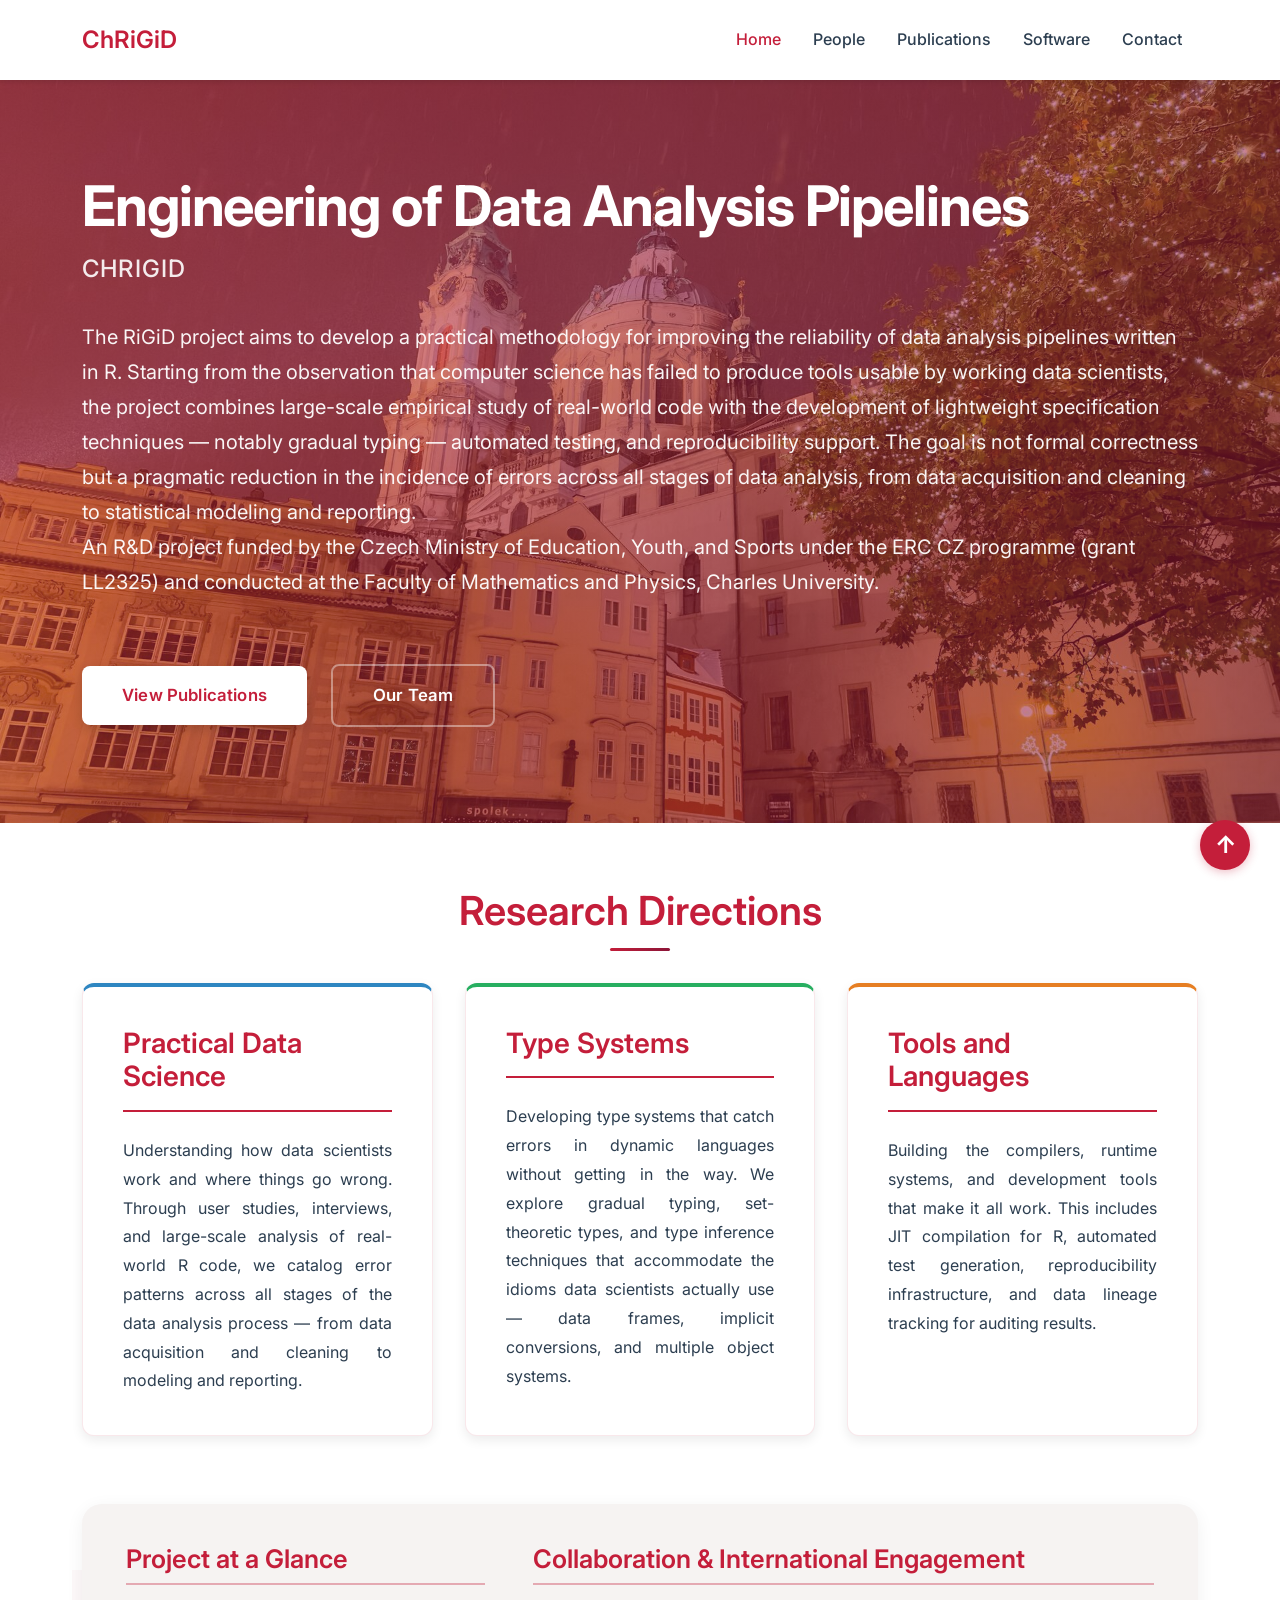
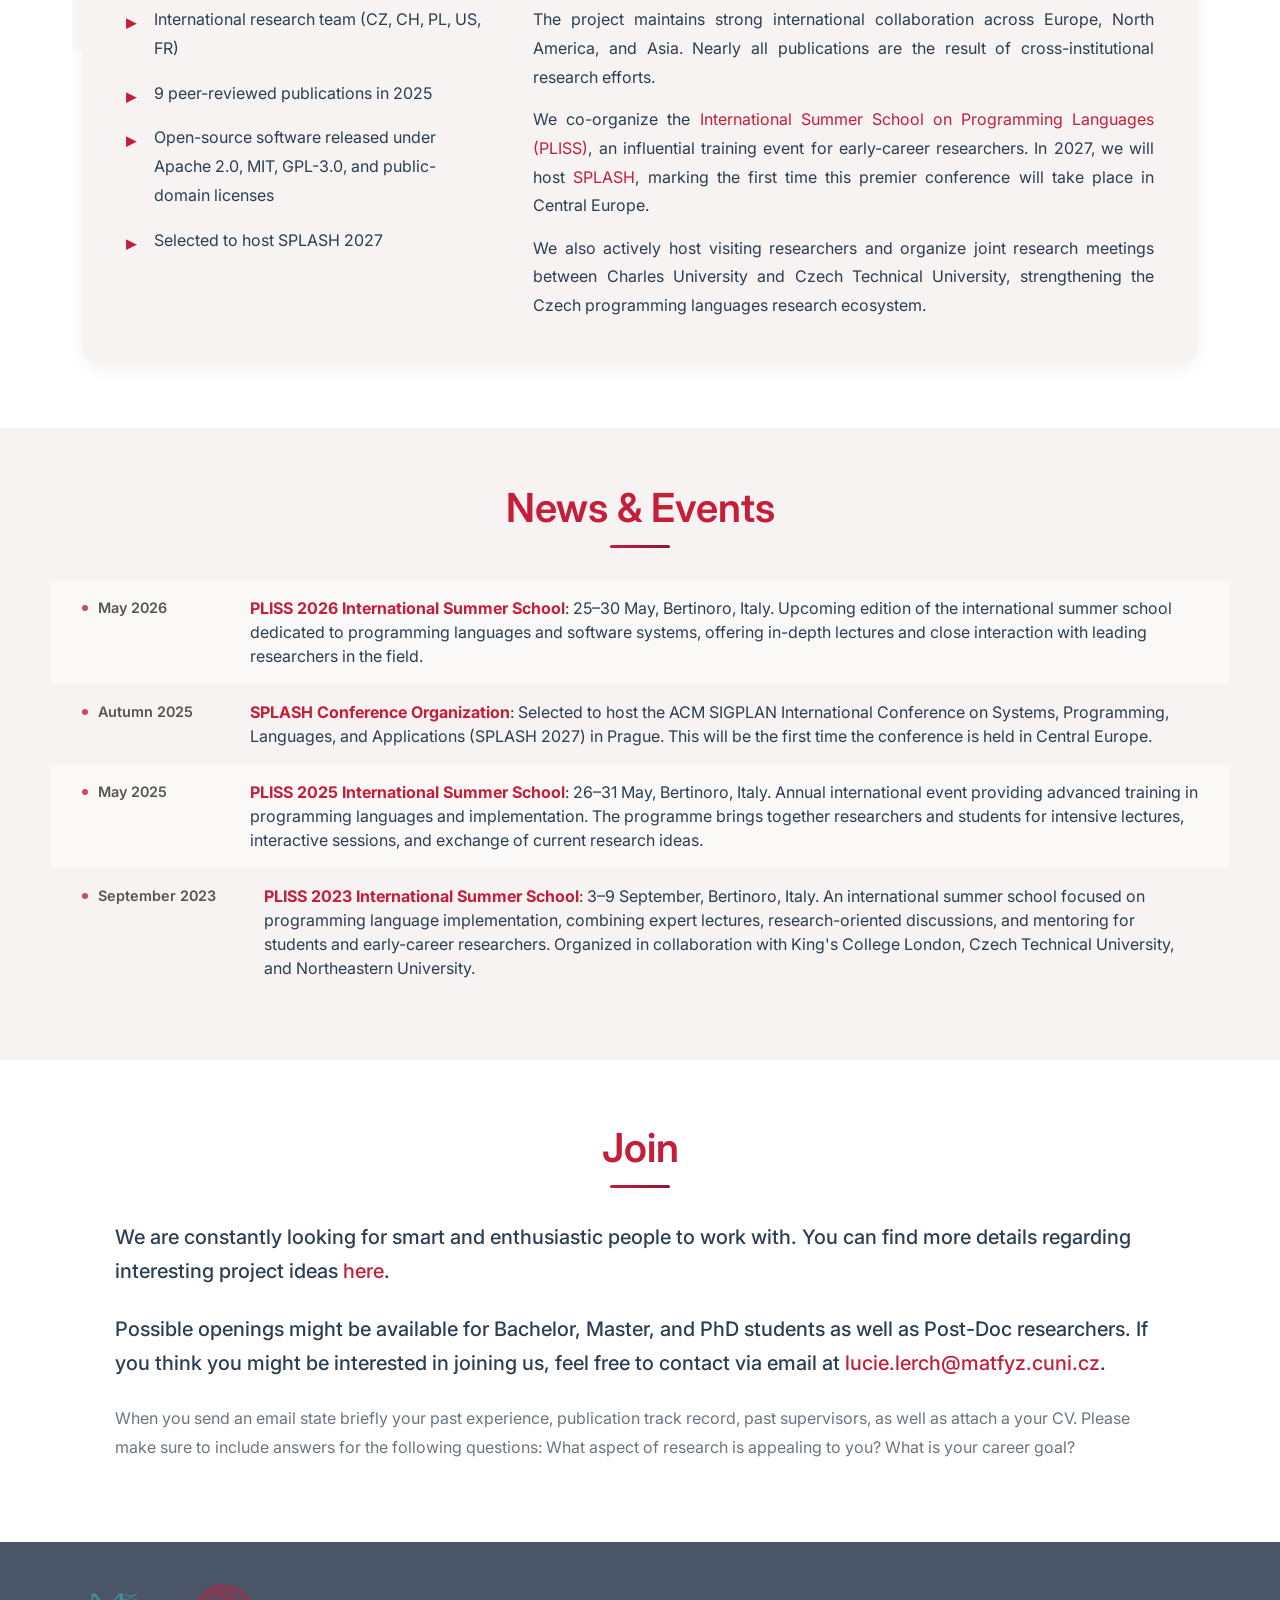
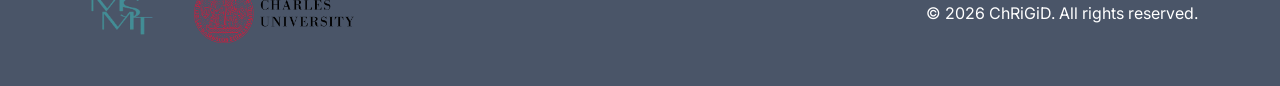
==== index.html @ a3c722c2 "Loading data" ====
<!DOCTYPE html>
<html lang="en">
<head>
    <meta charset="utf-8">
    <meta name="viewport" content="width=device-width, initial-scale=1">
    <title>Engineering of Data Analysis Pipelines</title>
    
    <link href="https://fonts.googleapis.com/css2?family=Inter:wght@300;400;500;600&display=swap" rel="stylesheet">
    <link href="https://cdnjs.cloudflare.com/ajax/libs/bootstrap/5.3.0/css/bootstrap.min.css" rel="stylesheet">
    <link href="styles.css" rel="stylesheet">
</head>

<body>
    <nav class="navbar navbar-expand-lg navbar-light fixed-top">
        <div class="container">
            <a class="navbar-brand" href="index.html">
                <span style="font-weight: 600; color: var(--primary-red); font-size: 1.5rem;">ChRiGiD</span>
            </a>
            
            <button class="navbar-toggler" type="button" data-bs-toggle="collapse" data-bs-target="#navbarNav">
                <span class="navbar-toggler-icon"></span>
            </button>
            
            <div class="collapse navbar-collapse" id="navbarNav">
                <ul class="navbar-nav ms-auto">
                    <li class="nav-item">
                        <a class="nav-link active" href="index.html">Home</a>
                    </li>
                    <li class="nav-item">
                        <a class="nav-link" href="people.html">People</a>
                    </li>
                    <li class="nav-item">
                        <a class="nav-link" href="publications.html">Publications</a>
                    </li>
                    <li class="nav-item">
                        <a class="nav-link" href="software.html">Software</a>
                    </li>
                    <li class="nav-item">
                        <a class="nav-link" href="contact.html">Contact</a>
                    </li>
                </ul>
            </div>
        </div>
    </nav>

    <!-- Hero Section -->
    <section class="hero">
        <div class="container">
            <div class="hero-content">
                <div class="hero-text-wrapper">
                    <h1>Engineering of Data Analysis Pipelines</h1>
                    <p class="hero-subtitle">ChRiGiD</p>
                    <p class="lead">The RiGiD project aims to develop a practical methodology for improving the reliability of data analysis pipelines written in R. Starting from the observation that computer science has failed to produce tools usable by working data scientists, the project combines large-scale empirical study of real-world code with the development of lightweight specification techniques — notably gradual typing — automated testing, and reproducibility support. The goal is not formal correctness but a pragmatic reduction in the incidence of errors across all stages of data analysis, from data acquisition and cleaning to statistical modeling and reporting.</p>
                    <p class="lead">An R&D project funded by the Czech Ministry of Education, Youth, and Sports under the ERC CZ programme (grant LL2325) and conducted at the Faculty of Mathematics and Physics, Charles University.</p>
                </div>
                <div class="hero-actions">
                    <a href="publications.html#publications" class="btn-hero btn-primary">View Publications</a>
                    <a href="people.html" class="btn-hero btn-secondary">Our Team</a>
                </div>
            </div>
        </div>
    </section>

    <!-- Research Directions Section -->
    <section class="content-section research-section">
        <div class="container">
            <h2 class="section-header">Research Directions</h2>
            <div class="highlights-grid">
                <div class="highlight-card data-science">
                    <h3>Practical Data Science</h3>
                    <p>Understanding how data scientists work and where things go wrong. Through user studies, interviews, and large-scale analysis of real-world R code, we catalog error patterns across all stages of the data analysis process — from data acquisition and cleaning to modeling and reporting.</p>
                </div>
                <div class="highlight-card type-systems">
                    <h3>Type Systems</h3>
                    <p>Developing type systems that catch errors in dynamic languages without getting in the way. We explore gradual typing, set-theoretic types, and type inference techniques that accommodate the idioms data scientists actually use — data frames, implicit conversions, and multiple object systems.</p>
                </div>
                <div class="highlight-card tools-languages">
                    <h3>Tools and Languages</h3>
                    <p>Building the compilers, runtime systems, and development tools that make it all work. This includes JIT compilation for R, automated test generation, reproducibility infrastructure, and data lineage tracking for auditing results.</p>
                </div>
            </div>
        </div>
    </section>

    <section class="about-section">
        <div class="container">
            <div class="about-summary">
                <div class="about-summary-metrics">
                    <h3>Project at a Glance</h3>
                    <ul class="highlight-list">
                        <li>International research team (CZ, CH, PL, US, FR)</li>
                        <li>9 peer-reviewed publications in 2025</li>
                        <li>Open-source software released under Apache 2.0, MIT, GPL-3.0, and public-domain licenses</li>
                        <li>Selected to host SPLASH 2027</li>
                    </ul>
                </div>

                <div class="about-summary-text">
                    <h3>Collaboration & International Engagement</h3>
                    <p>The project maintains strong international collaboration across Europe, North America, and Asia. Nearly all publications are the result of cross-institutional research efforts.</p>
                    <p>We co-organize the <a href="https://pliss.org" target="_blank">International Summer School on Programming Languages (PLISS)</a>, an influential training event for early-career researchers. In 2027, we will host <a href="https://splashcon.org" target="_blank">SPLASH</a>, marking the first time this premier conference will take place in Central Europe.</p>
                    <p>We also actively host visiting researchers and organize joint research meetings between Charles University and Czech Technical University, strengthening the Czech programming languages research ecosystem.</p>
                </div>
            </div>
        </div>

        <div class="r-pattern">
            <div class="pattern-element">R</div>
            <div class="pattern-element">+</div>
            <div class="pattern-element">%>%</div>
            <div class="pattern-element">R</div>
        </div>
    </section>

    <!-- News Section -->
    <section class="content-section bg-light-beige news-section">
        <div class="container">
            <h2 class="section-header">News & Events</h2>
            
            <div class="news-row-simple">
                <div class="news-date-simple">May 2026</div>
                <div class="news-text-simple"><strong><a href="https://pliss.org/2026/" target="_blank">PLISS 2026 International Summer School</a></strong>: 25–30 May, Bertinoro, Italy. Upcoming edition of the international summer school dedicated to programming languages and software systems, offering in-depth lectures and close interaction with leading researchers in the field.</div>
            </div>

            <div class="news-row-simple">
                <div class="news-date-simple">Autumn 2025</div>
                <div class="news-text-simple"><strong><a href="https://splashcon.org/" target="_blank">SPLASH Conference Organization</a></strong>: Selected to host the ACM SIGPLAN International Conference on Systems, Programming, Languages, and Applications (SPLASH 2027) in Prague. This will be the first time the conference is held in Central Europe.</div>
            </div>

            <div class="news-row-simple">
                <div class="news-date-simple">May 2025</div>
                <div class="news-text-simple"><strong><a href="https://pliss.org/2025/" target="_blank">PLISS 2025 International Summer School</a></strong>: 26–31 May, Bertinoro, Italy. Annual international event providing advanced training in programming languages and implementation. The programme brings together researchers and students for intensive lectures, interactive sessions, and exchange of current research ideas.</div>
            </div>

            <div class="news-row-simple">
                <div class="news-date-simple">September 2023</div>
                <div class="news-text-simple"><strong><a href="https://pliss.org/2023/" target="_blank">PLISS 2023 International Summer School</a></strong>: 3–9 September, Bertinoro, Italy. An international summer school focused on programming language implementation, combining expert lectures, research-oriented discussions, and mentoring for students and early-career researchers. Organized in collaboration with King's College London, Czech Technical University, and Northeastern University.</div>
            </div>
        </div>
    </section>
    
    <!-- Join Section -->
    <section class="content-section join-section">
        <div class="container">
            <h2 class="section-header">Join</h2>
            <div class="join-description">
                <p class="lead-text">We are constantly looking for smart and enthusiastic people to work with. You can find more details regarding interesting project ideas <a href="">here</a>.</p>
    
                <p class="lead-text">Possible openings might be available for Bachelor, Master, and PhD students as well as Post-Doc researchers. If you think you might be interested in joining us, feel free to contact via email at <a href="mailto:lucie.lerch@matfyz.cuni.cz">lucie.lerch@matfyz.cuni.cz</a>.</p>
                    
                <p>When you send an email state briefly your past experience, publication track record, past supervisors, as well as attach a your CV.

                Please make sure to include answers for the following questions:
                        
                What aspect of research is appealing to you?
                What is your career goal?</p>
            </div>
        </div>
    </section>

    <footer>
        <div class="container">
            <div class="row align-items-center">
                <div class="col-md-6">
                    <div class="footer-logos">
                        <div class="footer-logo msmt">
                            <a href="">
                                <img src="images/logo/msmt-logo-no-backgroung.png" alt="MŠMT">
                            </a>
                        </div>
                        <div class="footer-logo charles">
                            <a href="">
                                <img src="images/logo/PR-56-version1-uk_uzitna_eng_barevna (1).png" alt="">
                            </a>
                        </div>
                    </div>
                </div>
                <div class="col-md-6 text-md-end">
                    <p class="mb-0">&copy; 2026 ChRiGiD. All rights reserved.</p>
                </div>
            </div>
        </div>
    </footer>

    <button class="back-to-top" onclick="window.scrollTo({top: 0, behavior: 'smooth'})"></button>

    <script src="https://cdnjs.cloudflare.com/ajax/libs/bootstrap/5.3.0/js/bootstrap.bundle.min.js"></script>
</body>
</html>
---- styles.css ----
/* CSS Variables */
:root {
    --primary-red: #c41e3a;
    --dark-red: #8b1538;
    --light-beige: #F6F3F2;
    --text-dark: #2c3e50;
    --text-muted: #6c757d;
    --white: #ffffff;
    --color-data-science: #2E86C1;
    --color-type-systems: #27AE60;
    --color-tools-languages: #E67E22;
    --color-misc: #95A5A6;
}

/* Research direction color dots */
.research-dot {
    display: inline-block;
    width: 14px;
    height: 14px;
    border-radius: 50%;
    margin-right: 4px;
    vertical-align: middle;
}

.research-dot.data-science { background-color: var(--color-data-science); }
.research-dot.type-systems { background-color: var(--color-type-systems); }
.research-dot.tools-languages { background-color: var(--color-tools-languages); }
.research-dot.misc { background-color: var(--color-misc); }

.highlight-card.data-science { border-top: 4px solid var(--color-data-science); }
.highlight-card.type-systems { border-top: 4px solid var(--color-type-systems); }
.highlight-card.tools-languages { border-top: 4px solid var(--color-tools-languages); }

/* Basic Setup */
body {
    font-family: 'Inter', sans-serif;
    line-height: 1.6;
    color: var(--text-dark);
    overflow-x: hidden;
}

html {
    scroll-padding-top: 100px;
}

/* Navigation */
.navbar {
    background-color: var(--white) !important;
    box-shadow: 0 2px 4px rgba(0,0,0,0.1);
    padding: 1rem 0;
}

.navbar-nav .nav-link {
    color: var(--text-dark) !important;
    font-weight: 500;
    margin: 0 0.5rem;
    transition: color 0.3s ease;
}

.navbar-nav .nav-link:hover,
.navbar-nav .nav-link.active {
    color: var(--primary-red) !important;
}

/* Page Layout */
.page-content {
    margin-top: 80px;
}

.content-section {
    padding: 4rem 0;
    position: relative;
    overflow: hidden;
}

.bg-light-beige {
    background-color: var(--light-beige);
}

/* Section Headers */
.section-header {
    color: var(--primary-red);
    font-size: 2.5rem;
    font-weight: 600;
    margin-bottom: 3rem;
    text-align: center;
    position: relative;
}

.section-header::after {
    content: '';
    position: absolute;
    bottom: -1rem;
    left: 50%;
    transform: translateX(-50%);
    width: 60px;
    height: 3px;
    background: linear-gradient(135deg, var(--primary-red), var(--dark-red));
    border-radius: 2px;
}

/* Hero Section */
.hero {
    background-image: linear-gradient(135deg, rgba(196, 30, 58, 0.5), rgba(139, 21, 56, 0.55)), url('images/IMG_2303.jpg');
    background-size: cover;
    background-position: center;
    background-repeat: no-repeat;
    min-height: 70vh;
    position: relative;
    overflow: hidden;
    display: flex;
    align-items: center;
    justify-content: flex-start;
    padding: 6rem 2rem;
    margin-top: 80px;
}


.hero-content {
    position: relative;
    z-index: 10;
    color: white;
    max-width: 1200px;
    margin: 0 auto;
    width: 100%;
    display: grid;
    grid-template-columns: 1fr;
    gap: 3rem;
}

.hero-text-wrapper {
    max-width: 100%;
}

.hero h1 {
    color: white;
    font-size: 3.5rem;
    font-weight: 700;
    margin-bottom: 0.75rem;
    line-height: 1.1;
    letter-spacing: -0.02em;
}

.hero-subtitle {
    color: rgba(255, 255, 255, 0.9);
    font-size: 1.5rem;
    font-weight: 500;
    margin-bottom: 2rem;
    letter-spacing: 0.05em;
    text-transform: uppercase;
}

.hero .lead {
    color: rgba(255, 255, 255, 0.95);
    font-size: 1.25rem;
    line-height: 1.75;
    margin-bottom: 0;
    font-weight: 400;
    max-width: 100%;
}

.hero-actions {
    display: flex;
    gap: 1.5rem;
    flex-wrap: wrap;
    align-items: center;
    margin-top: 1rem;
}

.btn-hero {
    padding: 1rem 2.5rem;
    border: none;
    background: white;
    color: var(--primary-red);
    text-decoration: none;
    border-radius: 8px;
    font-size: 1.05rem;
    font-weight: 600;
    transition: all 0.3s cubic-bezier(0.4, 0, 0.2, 1);
    letter-spacing: 0.01em;
    display: inline-flex;
    align-items: center;
    box-shadow: 0 4px 12px rgba(0, 0, 0, 0.15);
}

.btn-hero:hover {
    transform: translateY(-2px);
    box-shadow: 0 6px 20px rgba(0, 0, 0, 0.2);
    color: var(--dark-red);
}

.btn-hero.btn-primary {
    background: white;
    color: var(--primary-red);
}

.btn-hero.btn-primary:hover {
    background: rgba(255, 255, 255, 0.95);
    color: var(--dark-red);
}

.btn-hero.btn-secondary {
    background: transparent;
    color: white;
    border: 2px solid rgba(255, 255, 255, 0.4);
    box-shadow: none;
}

.btn-hero.btn-secondary:hover {
    background: rgba(255, 255, 255, 0.1);
    border-color: rgba(255, 255, 255, 0.7);
    color: white;
}


/* About Section */
.about-section {
    background: white;
    padding: 2.5rem 0 4rem;
    position: relative;
    overflow: hidden;
}

.research-content {
    display: flex;
    gap: 3rem;
    align-items: center;
    justify-content: center;
    text-align: left;
}

.research-content.full-width-content {
    display: block;
}

.main-description {
    flex: 1;
    max-width: 500px;
}

.main-description.full-width {
    max-width: 100%;
    text-align: justify;
}

.main-description .lead-text {
    font-size: 1.25rem;
    color: var(--text-dark);
    line-height: 1.7;
    margin-bottom: 1.5rem;
    font-weight: 500;
    text-align: justify;
}

.main-description p {
    color: var(--text-muted);
    font-size: 1rem;
    line-height: 1.8;
    text-align: justify;
}

.image-placeholder {
    flex: 1;
    max-width: 500px;
    display: flex;
    align-items: center;
    justify-content: center;
    background: white;
    border: 2px dashed #e2e8f0;
    border-radius: 12px;
    min-height: 300px;
}

.placeholder-content {
    text-align: center;
    color: #a0aec0;
}

.placeholder-content svg {
    margin-bottom: 12px;
    color: var(--primary-red);
}

.placeholder-content p {
    margin: 0;
    font-size: 1rem;
    color: var(--text-muted);
}

/* R Pattern Background */
.r-pattern {
    position: absolute;
    top: 0;
    left: 0;
    right: 0;
    bottom: 0;
    pointer-events: none;
    z-index: 1;
}

.pattern-element {
    position: absolute;
    font-family: 'Courier New', monospace;
    font-size: 120px;
    font-weight: bold;
    color: rgba(196, 30, 58, 0.03);
    user-select: none;
}

.pattern-element:nth-child(1) { top: 10%; left: 5%; animation: patternFloat 8s ease-in-out infinite; }
.pattern-element:nth-child(2) { top: 60%; right: 8%; animation: patternFloat 10s ease-in-out infinite reverse; }
.pattern-element:nth-child(3) { bottom: 15%; left: 15%; animation: patternFloat 12s ease-in-out infinite; }
.pattern-element:nth-child(4) { top: 30%; right: 20%; animation: patternFloat 9s ease-in-out infinite reverse; }

@keyframes patternFloat {
    0%, 100% { transform: translateY(0px) rotate(0deg); opacity: 0.03; }
    50% { transform: translateY(-20px) rotate(5deg); opacity: 0.06; }
}

/* Highlights Section */
.highlights-section {
    margin-top: 1rem;
}

/* Home page rhythm tweaks */
.content-section.research-section {
    padding-bottom: 1.75rem;
}

.content-section.news-section {
    padding-top: 3.5rem;
    padding-bottom: 4rem;
}

.content-section.join-section {
    padding-top: 4rem;
}

/* New about summary band (no cards) */
.about-summary {
    position: relative;
    z-index: 2;
    display: grid;
    grid-template-columns: minmax(0, 1.1fr) minmax(0, 1.9fr);
    gap: 3rem;
    padding: 2.5rem 2.75rem 2.75rem;
    background: var(--light-beige);
    border-radius: 20px;
    box-shadow: 0px 4px 18px rgba(0, 0, 0, 0.06);
}

.about-summary-metrics h3,
.about-summary-text h3 {
    color: var(--primary-red);
    font-size: 1.6rem;
    font-weight: 600;
    margin-bottom: 1.25rem;
    padding-bottom: 0.5rem;
    border-bottom: 2px solid rgba(196, 30, 58, 0.35);
}

.about-summary-text p {
    color: var(--text-dark);
    font-size: 1rem;
    line-height: 1.8;
    margin-bottom: 0.85rem;
    text-align: justify;
}

.about-summary-text p:last-child {
    margin-bottom: 0;
}

.highlights-grid {
    display: grid;
    grid-template-columns: repeat(3, 1fr);
    gap: 2rem;
    margin-top: 2rem;
}

.highlight-card {
    background: white;
    border-radius: 12px;
    padding: 2.5rem;
    box-shadow: 0px 4px 12px 0px rgba(0, 0, 0, 0.08);
    border: 1px solid rgba(196, 30, 58, 0.1);
    transition: transform 0.3s ease, box-shadow 0.3s ease;
}

.highlight-card:hover {
    transform: translateY(-4px);
    box-shadow: 0px 8px 20px 0px rgba(0, 0, 0, 0.12);
}

.highlight-card h3 {
    color: var(--primary-red);
    font-size: 1.75rem;
    font-weight: 600;
    margin-bottom: 1.5rem;
    padding-bottom: 1rem;
    border-bottom: 2px solid var(--primary-red);
}

.highlight-list {
    list-style: none;
    padding: 0;
    margin: 0;
}

.highlight-list li {
    color: var(--text-dark);
    font-size: 1rem;
    line-height: 1.8;
    margin-bottom: 1rem;
    padding-left: 1.75rem;
    position: relative;
}

.highlight-list li::before {
    content: '▸';
    position: absolute;
    left: 0;
    color: var(--primary-red);
    font-weight: bold;
    font-size: 1.2rem;
}

.highlight-list li:last-child {
    margin-bottom: 0;
}

.highlight-card p {
    color: var(--text-dark);
    font-size: 1rem;
    line-height: 1.8;
    margin-bottom: 1.25rem;
    text-align: justify;
}

.highlight-card p:last-child {
    margin-bottom: 0;
}

/* Join Section */
.join-description {
    max-width: 1050px;
    margin: 0 auto;
    text-align: left;
}

.join-description .lead-text {
    font-size: 1.25rem;
    color: var(--text-dark);
    line-height: 1.7;
    margin-bottom: 1.5rem;
    font-weight: 500;
}

.join-description p {
    color: var(--text-muted);
    font-size: 1rem;
    line-height: 1.8;
}

/* News Section */
.news-row-simple {
    display: flex;
    padding: 1rem 0;
    gap: 3rem;
    align-items: flex-start;
}

.news-row-simple:nth-child(even) {
    background: rgba(255, 255, 255, 0.5);
    padding: 1rem 2rem;
    margin: 0 -2rem;
    border-radius: 8px;
}

.news-date-simple {
    color: #555;
    font-size: 0.9rem;
    font-weight: 600;
    min-width: 120px;
    flex-shrink: 0;
    position: relative;
    padding-left: 1rem;
}

.news-date-simple::before {
    content: '';
    position: absolute;
    left: 0;
    top: 50%;
    transform: translateY(-50%);
    width: 6px;
    height: 6px;
    background: var(--primary-red);
    border-radius: 50%;
    opacity: 0.8;
}

.news-text-simple {
    color: var(--text-dark);
    font-size: 1rem;
    line-height: 1.5;
    font-weight: 400;
    flex: 1;
}

/* People Cards */
.person-card {
    background: white;
    border-radius: 8px;
    padding: 2rem;
    margin-bottom: 2rem;
    box-shadow: 0px 2px 4px 0px rgba(0, 0, 0, 0.10);
}

.person-img {
    width: 180px;
    height: 180px;
    border-radius: 50%;
    object-fit: cover;
    border: 3px solid var(--primary-red);
    overflow: hidden;
}

.person-img img {
    width: 100%;
    height: 100%;
    object-fit: cover;
}

.person-name {
    font-size: 1.5rem;
    font-weight: 600;
    color: var(--primary-red);
    margin-bottom: 0.25rem;
}

.person-title {
    color: var(--text-muted);
    font-weight: 500;
    margin-bottom: 1rem;
}

.person-bio {
    line-height: 1.6;
}

/* People Grid - Simple Cards */
.people-grid {
    display: grid;
    grid-template-columns: repeat(auto-fill, minmax(140px, 1fr));
    gap: 0.4rem;
    margin-top: 2rem;
}

.person-card-simple {
    background: white;
    border-radius: 8px;
    padding: 0.5rem;
    box-shadow: 0px 2px 4px 0px rgba(0, 0, 0, 0.10);
    text-align: center;
    display: flex;
    flex-direction: column;
    align-items: center;
    text-decoration: none;
    color: inherit;
    transition: transform 0.2s ease, box-shadow 0.2s ease;
}

.person-card-simple:hover {
    transform: translateY(-2px);
    box-shadow: 0px 4px 8px 0px rgba(0, 0, 0, 0.15);
}

.person-img-simple {
    width: 90px;
    height: 90px;
    border-radius: 50%;
    background: #f1f5f9;
    border: 2px solid var(--primary-red);
    margin-bottom: 0.4rem;
    display: flex;
    align-items: center;
    justify-content: center;
    overflow: hidden;
}

.person-img-simple img {
    width: 100%;
    height: 100%;
    object-fit: cover;
}

.person-name-simple {
    font-size: 1rem;
    font-weight: 600;
    color: var(--primary-red);
    margin-bottom: 0.1rem;
}

.person-title-simple {
    color: var(--text-muted);
    font-weight: 500;
    margin-bottom: 0.15rem;
    font-size: 0.85rem;
}

.person-email-simple {
    margin-bottom: 1rem;
    color: var(--text-dark);
    font-size: 0.9rem;
}

.person-email-simple a {
    color: var(--text-dark);
    text-decoration: none;
    transition: color 0.3s ease;
}

.person-email-simple a:hover {
    color: var(--primary-red);
}

.person-about-simple {
    color: var(--text-muted);
    font-size: 0.9rem;
    line-height: 1.6;
    margin-top: auto;
}

.person-about-simple p {
    margin: 0;
}

/* People Section Headers */
.people-section-header {
    color: var(--primary-red);
    font-size: 1.5rem;
    font-weight: 600;
    margin-top: 5rem;
    margin-bottom: 0.5rem;
    max-width: 900px;
    margin-left: auto;
    margin-right: auto;
}

/* People Details List */
.people-details {
    margin-top: 0.5rem;
    max-width: 900px;
    margin-left: auto;
    margin-right: auto;
}

.person-detail {
    padding: 0.35rem 0;
    border-bottom: 1px solid #f1f5f9;
}

.person-detail:last-child {
    border-bottom: none;
}

.person-detail-name {
    font-weight: 600;
    font-size: 1.05rem;
    color: var(--text-dark);
    margin-bottom: 0.2rem;
}

.person-detail-name a {
    color: var(--primary-red);
    text-decoration: none;
    transition: color 0.3s ease;
}

.person-detail-name a:hover {
    color: var(--dark-red);
    text-decoration: underline;
}

.person-detail-role {
    color: var(--text-muted);
    font-size: 0.95rem;
    line-height: 1.6;
}

/* Publications */
.publication-year-header {
    color: var(--primary-red);
    font-size: 1.75rem;
    font-weight: 600;
    margin-top: 2.5rem;
    margin-bottom: 1.5rem;
    padding-bottom: 0.5rem;
    border-bottom: 2px solid var(--primary-red);
}

.publication-year-header:first-of-type {
    margin-top: 0;
}

.publication-item {
    background: white;
    padding: 0.6rem 1.5rem;
    margin-bottom: 0.5rem;
    border-radius: 4px;
    box-shadow: 0px 2px 4px 0px rgba(0, 0, 0, 0.10);
    position: relative;
}

.publication-title {
    font-weight: 600;
    color: var(--text-dark);
    margin-bottom: 0.3rem;
    font-size: 1rem;
    padding-right: 180px;
}

.publication-authors {
    color: var(--text-muted);
    font-style: italic;
    margin-bottom: 0.3rem;
    font-size: 0.9rem;
}

.publication-venue {
    color: var(--primary-red);
    font-weight: 500;
    font-size: 0.9rem;
    margin-bottom: 0;
}

.publication-abstract {
    color: var(--text-dark);
    margin-bottom: 0.5rem;
    margin-top: 0;
    font-size: 0.9rem;
    line-height: 1.7;
    padding: 0.75rem 1rem;
    background: #f8f9fa;
    border-radius: 4px;
}

.publication-abstract p {
    margin: 0;
}

.abstract-text {
    overflow: hidden;
    transition: max-height 0.3s ease;
    word-wrap: break-word;
    cursor: pointer;
}

.abstract-text.abstract-truncated {
    max-height: 3em;
    overflow: hidden;
    position: relative;
}

.abstract-text.abstract-truncated::after {
    content: '... more';
    position: absolute;
    right: 0;
    bottom: 0;
    background: #f8f9fa;
    padding-left: 0.5em;
    font-weight: 600;
    color: var(--primary-red);
}

.abstract-toggle {
    display: inline;
    margin-left: 0.3rem;
    background: none;
    border: none;
    color: var(--primary-red);
    cursor: pointer;
    font-size: 0.85rem;
    font-weight: 500;
    padding: 0;
    text-decoration: underline;
}

.abstract-toggle:hover {
    color: var(--dark-red);
}

.publication-links {
    display: flex;
    gap: 0.75rem;
    flex-wrap: wrap;
    position: absolute;
    top: 1rem;
    right: 1.5rem;
    margin-top: 0;
}

.pub-link {
    background: var(--primary-red);
    color: white;
    padding: 0.4rem 0.8rem;
    border-radius: 6px;
    text-decoration: none;
    font-size: 0.85rem;
    font-weight: 500;
    transition: background 0.3s ease;
}

.pub-link:hover {
    background: var(--dark-red);
}

.pub-link.secondary {
    background: #f1f5f9;
    color: #475569;
    border: 1px solid #e2e8f0;
    cursor: pointer;
}

.pub-link.secondary:hover {
    background: #e2e8f0;
    color: #334155;
}

.publication-links button.pub-link {
    border: 1px solid #e2e8f0;
}

.bibtex-content {
    margin-top: 1rem;
    padding: 1rem;
    background: #f8f9fa;
    border: 1px solid #e2e8f0;
    border-radius: 6px;
    overflow-x: auto;
}

.bibtex-content pre {
    margin: 0;
    font-family: 'Courier New', monospace;
    font-size: 0.85rem;
    line-height: 1.5;
    color: var(--text-dark);
    white-space: pre-wrap;
    word-wrap: break-word;
}

/* License Box */
.license-box {
    background: linear-gradient(135deg, rgba(196, 30, 58, 0.05), rgba(139, 21, 56, 0.05));
    border-radius: 8px;
    padding: 1.5rem 2rem;
    margin-bottom: 3rem;
    margin-top: 2rem;
}

.license-box h3 {
    color: var(--primary-red);
    font-size: 1rem;
    font-weight: 600;
    display: inline;
    margin-right: 0.5rem;
}

.license-box p {
    color: var(--text-dark);
    font-size: 0.9rem;
    line-height: 1.7;
    margin: 0;
    display: inline;
}

/* Software Grid - Pinterest Masonry Layout */
.software-grid {
    column-count: 1;
    column-gap: 1rem;
    column-fill: balance;
}

.software-card-wrapper {
    break-inside: avoid;
    page-break-inside: avoid;
    margin-bottom: 0.75rem;
    display: inline-block;
    width: 100%;
}

/* Software Cards */
.software-card {
    background: white;
    border-radius: 8px;
    padding: 1rem 1.5rem;
    box-shadow: 0px 2px 4px 0px rgba(0, 0, 0, 0.10);
    text-align: left;
    width: 100%;
    display: flex;
    flex-direction: column;
}

.software-header {
    display: flex;
    justify-content: space-between;
    align-items: baseline;
    gap: 1rem;
    margin-bottom: 0.25rem;
}

.software-title {
    font-size: 1.5rem;
    font-weight: 600;
    color: var(--primary-red);
    flex-shrink: 0;
}

.software-authors {
    color: var(--primary-red);
    font-weight: 500;
    font-size: 0.95rem;
    margin-bottom: 0.75rem;
}

.software-card p {
    flex-grow: 1;
    margin-bottom: 0.5rem;
}

.software-buttons {
    display: flex;
    gap: 0.5rem;
    flex-wrap: nowrap;
    flex-shrink: 0;
}

.softw-link {
    background: #f1f5f9;
    color: #475569;
    border: 1px solid #e2e8f0;
    padding: 0.4rem 0.8rem;
    border-radius: 6px;
    text-decoration: none;
    font-size: 0.85rem;
    font-weight: 500;
    transition: all 0.3s ease;
    display: inline-flex;
    align-items: center;
}

.softw-link:hover {
    background: var(--primary-red);
    color: white;
    border-color: var(--primary-red);
}

.softw-link.github-link svg {
    display: inline-block;
    vertical-align: middle;
}

/* Contact Page */
.contact-container {
    max-width: 1200px;
    margin: 0 auto;
}

.contact-content {
    display: flex;
    gap: 3rem;
    align-items: flex-start;
    justify-content: center;
}

.contact-info {
    flex: 1;
    max-width: 500px;
    background: white;
    padding: 2.5rem;
    border-radius: 12px;
    box-shadow: 0px 2px 4px 0px rgba(0, 0, 0, 0.10);
    border: 1px solid rgba(196, 30, 58, 0.1);
}

.contact-item {
    margin-bottom: 2rem;
    padding-bottom: 1.5rem;
    border-bottom: 1px solid #f1f5f9;
}

.contact-item:last-child {
    border-bottom: none;
    margin-bottom: 0;
    padding-bottom: 0;
}

.contact-label {
    font-size: 0.875rem;
    font-weight: 600;
    color: var(--primary-red);
    text-transform: uppercase;
    letter-spacing: 0.5px;
    margin-bottom: 0.5rem;
    display: flex;
    align-items: center;
    gap: 0.5rem;
}

.contact-value {
    font-size: 1.125rem;
    color: var(--text-dark);
    line-height: 1.6;
    font-weight: 500;
}

.contact-value a {
    color: var(--text-dark);
    text-decoration: none;
    transition: color 0.3s ease;
}

.contact-value a:hover {
    color: var(--primary-red);
}

.contact-icon {
    width: 16px;
    height: 16px;
    fill: currentColor;
}

.contact-description {
    max-width: 800px;
    margin: 0 auto 3rem auto;
    text-align: center;
    color: var(--text-muted);
    font-size: 1.125rem;
    line-height: 1.7;
}

.map-container {
    flex: 1;
    max-width: 500px;
    height: 400px;
    border-radius: 12px;
    overflow: hidden;
    box-shadow: 0px 2px 4px 0px rgba(0, 0, 0, 0.10);
    border: 1px solid #e2e8f0;
}

.map-container iframe {
    width: 100%;
    height: 100%;
    border: none;
    filter: grayscale(20%) contrast(1.1);
}

/* Footer */
footer {
    background-color: #4a5568;
    color: white;
    padding: 2rem 0;
}

.footer-logos {
    display: flex;
    align-items: center;
    gap: 2rem;
}

.footer-logo {
    width: 60px;
    height: 60px;
    display: flex;
    align-items: center;
    justify-content: center;
}

.footer-logo img {
    width: 100%;
    height: 100%;
    object-fit: contain;
}

.footer-logo.charles {
    width: 160px;
}

.footer-logo.msmt {
    width: 80px;
    height: 80px;
}

/* Back to Top Button */
.back-to-top {
    position: fixed;
    bottom: 30px;
    right: 30px;
    width: 50px;
    height: 50px;
    background-color: var(--primary-red);
    color: white;
    border: none;
    border-radius: 50%;
    display: flex;
    align-items: center;
    justify-content: center;
    cursor: pointer;
    box-shadow: 0 2px 10px rgba(196, 30, 58, 0.3);
    transition: all 0.3s ease;
    z-index: 1000;
}

.back-to-top:hover {
    background-color: var(--dark-red);
    transform: translateY(-2px);
}

.back-to-top::before {
    content: '↑';
    font-size: 1.5rem;
    font-weight: bold;
}

/* Links */
a {
    color: var(--primary-red);
    text-decoration: none;
}

/* Responsive Design */
@media (max-width: 1024px) {
    .research-content {
        flex-direction: column;
        gap: 2.5rem;
    }
    
    .contact-content {
        flex-direction: column;
        gap: 2.5rem;
    }
    
    .contact-info, .map-container {
        max-width: 100%;
    }

    /* Publications: prevent action buttons from covering titles */
    .publication-title {
        padding-right: 0;
    }

    .publication-links {
        position: static;
        margin-top: 1rem;
        margin-bottom: 0.5rem;
        right: auto;
        top: auto;
        justify-content: flex-start;
    }

    .publication-item {
        overflow: visible;
    }

    /* Stack about summary band on tablets/small laptops */
    .about-summary {
        grid-template-columns: 1fr;
        gap: 2rem;
        padding: 2.25rem 2rem 2.5rem;
    }
}

@media (max-width: 768px) {
    .hero {
        padding: 4rem 1.5rem;
        min-height: 65vh;
        justify-content: center;
    }
    
    .hero-content {
        gap: 2.5rem;
    }

    .hero h1 {
        font-size: 2.5rem;
        margin-bottom: 0.5rem;
        line-height: 1.2;
    }
    
    .hero-subtitle {
        font-size: 1.25rem;
        margin-bottom: 1.5rem;
    }

    .hero .lead {
        font-size: 1.1rem;
        line-height: 1.65;
    }
    
    .hero-actions {
        gap: 1rem;
        flex-direction: column;
        width: 100%;
    }
    
    .btn-hero {
        padding: 0.875rem 2rem;
        font-size: 1rem;
        width: 100%;
        justify-content: center;
    }

    .hero-buttons {
        flex-direction: column;
        gap: 0.75rem;
    }

    .btn-hero {
        text-align: center;
        padding: 0.875rem 1.5rem;
    }

    .stats-symbol {
        font-size: 40px;
    }

    .chart-bg {
        width: 120px;
        height: 90px;
        bottom: -30px;
        right: -30px;
    }

    .about-section {
        padding: 4rem 0;
    }

    .section-header {
        font-size: 2rem;
        margin-bottom: 2.5rem;
    }

    .main-description .lead-text {
        font-size: 1.125rem;
    }

    .image-placeholder {
        min-height: 200px;
    }

    .highlights-grid {
        grid-template-columns: 1fr;
        gap: 1.5rem;
    }

    .highlight-card {
        padding: 2rem;
    }

    .highlight-card h3 {
        font-size: 1.5rem;
    }

    .pattern-element {
        font-size: 80px;
    }

    .news-row-simple {
        flex-direction: column;
        gap: 0.5rem;
    }
    
    .news-date-simple {
        min-width: auto;
        padding-left: 1.5rem;
    }
    
    .news-date-simple::before {
        width: 8px;
        height: 8px;
    }
    
    .publication-title {
        padding-right: 0;
    }
    
    .publication-links {
        position: static;
        margin-top: 1rem;
        margin-bottom: 0.5rem;
    }

    .content-section {
        padding: 4rem 0;
    }
    
    .contact-content {
        gap: 2rem;
    }
    
    .contact-info {
        padding: 2rem;
    }
    
    .map-container {
        height: 300px;
    }
    
    .contact-description {
        font-size: 1rem;
        margin-bottom: 2rem;
    }
    
    .software-grid {
        column-count: 1;
    }
    
    .people-grid {
        grid-template-columns: repeat(2, 1fr);
        gap: 0.5rem;
    }

    /* Mobile: prevent long software titles from cutting off buttons */
    .software-header {
        flex-direction: column;
        align-items: flex-start;
        gap: 0.75rem;
    }

    .software-title {
        flex-shrink: 1;
        min-width: 0;
        white-space: normal;
        overflow-wrap: anywhere;
        word-break: break-word;
        text-align: left;
        font-size: 1.35rem;
        line-height: 1.25;
    }

    .software-buttons {
        flex-wrap: wrap;
        flex-shrink: 1;
        width: 100%;
        justify-content: flex-start;
    }

    .software-authors {
        text-align: left;
    }

    .software-card p {
        text-align: justify;
    }

    .software-buttons .softw-link {
        white-space: nowrap;
    }

    /* Tighter about summary band on phones */
    .about-summary {
        padding: 2rem 1.5rem 2.25rem;
    }
}

/* Mid-size screens (e.g., small laptops, landscape tablets) */
@media (max-width: 992px) {
    /* Prevent pub titles from being hidden behind action buttons */
    .publication-title {
        padding-right: 0;
    }

    .publication-links {
        position: static;
        margin-top: 0.75rem;
        margin-bottom: 0.5rem;
        justify-content: flex-start;
    }
}
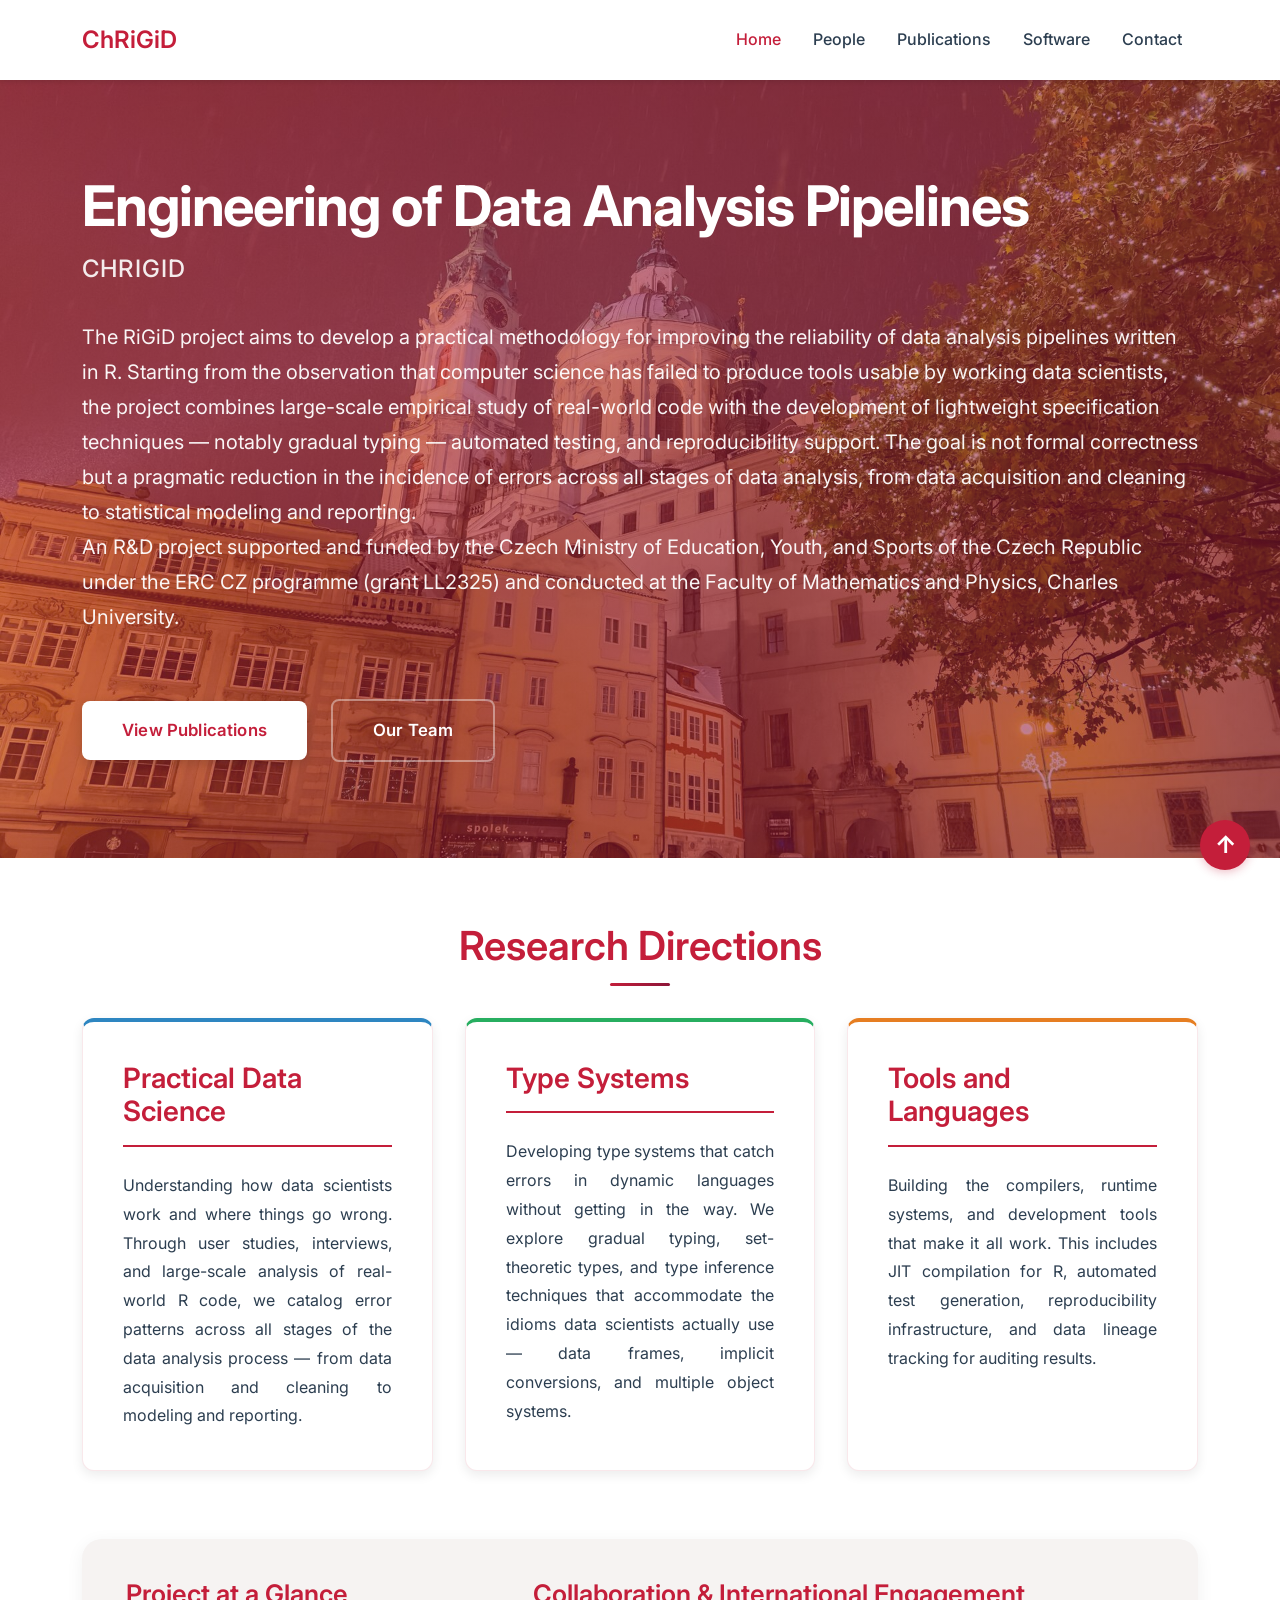
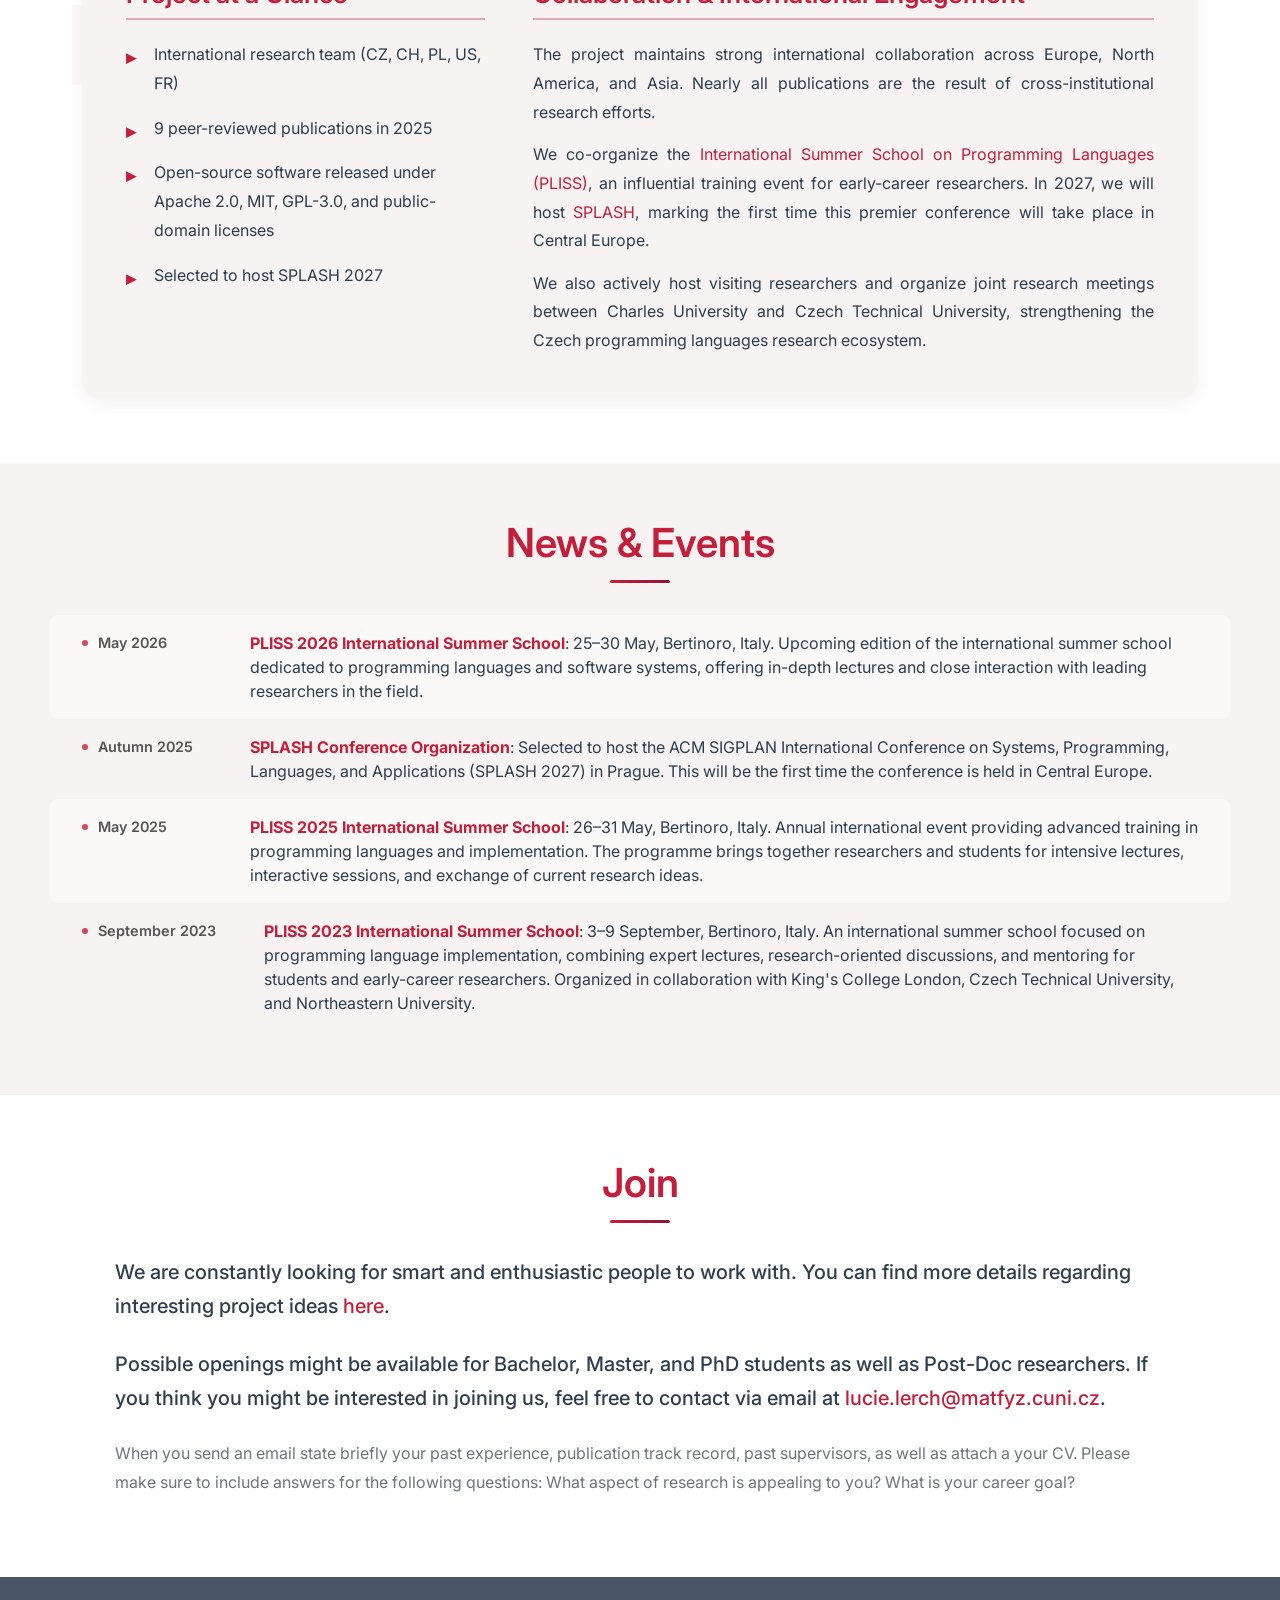
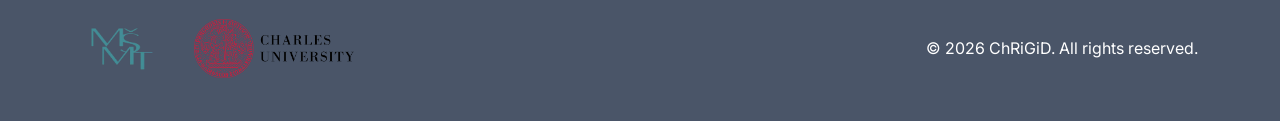
==== commit 1e118ec2: "Update homepage funding sentence wording. Clarify project support language for the Czech Ministry gr" ====
--- a/index.html
+++ b/index.html
@@ -51,7 +51,7 @@
                     <h1>Engineering of Data Analysis Pipelines</h1>
                     <p class="hero-subtitle">ChRiGiD</p>
                     <p class="lead">The RiGiD project aims to develop a practical methodology for improving the reliability of data analysis pipelines written in R. Starting from the observation that computer science has failed to produce tools usable by working data scientists, the project combines large-scale empirical study of real-world code with the development of lightweight specification techniques — notably gradual typing — automated testing, and reproducibility support. The goal is not formal correctness but a pragmatic reduction in the incidence of errors across all stages of data analysis, from data acquisition and cleaning to statistical modeling and reporting.</p>
-                    <p class="lead">An R&D project funded by the Czech Ministry of Education, Youth, and Sports under the ERC CZ programme (grant LL2325) and conducted at the Faculty of Mathematics and Physics, Charles University.</p>
+                    <p class="lead">An R&D project supported and funded by the Czech Ministry of Education, Youth, and Sports of the Czech Republic under the ERC CZ programme (grant LL2325) and conducted at the Faculty of Mathematics and Physics, Charles University.</p>
                 </div>
                 <div class="hero-actions">
                     <a href="publications.html#publications" class="btn-hero btn-primary">View Publications</a>
--- a/styles.css
+++ b/styles.css
@@ -32,15 +32,19 @@
 .highlight-card.tools-languages { border-top: 4px solid var(--color-tools-languages); }
 
 /* Basic Setup */
+html {
+    height: 100%;
+    scroll-padding-top: 100px;
+}
+
 body {
     font-family: 'Inter', sans-serif;
     line-height: 1.6;
     color: var(--text-dark);
     overflow-x: hidden;
-}
-
-html {
-    scroll-padding-top: 100px;
+    min-height: 100%;
+    display: flex;
+    flex-direction: column;
 }
 
 /* Navigation */
@@ -65,6 +69,7 @@
 /* Page Layout */
 .page-content {
     margin-top: 80px;
+    flex: 1;
 }
 
 .content-section {
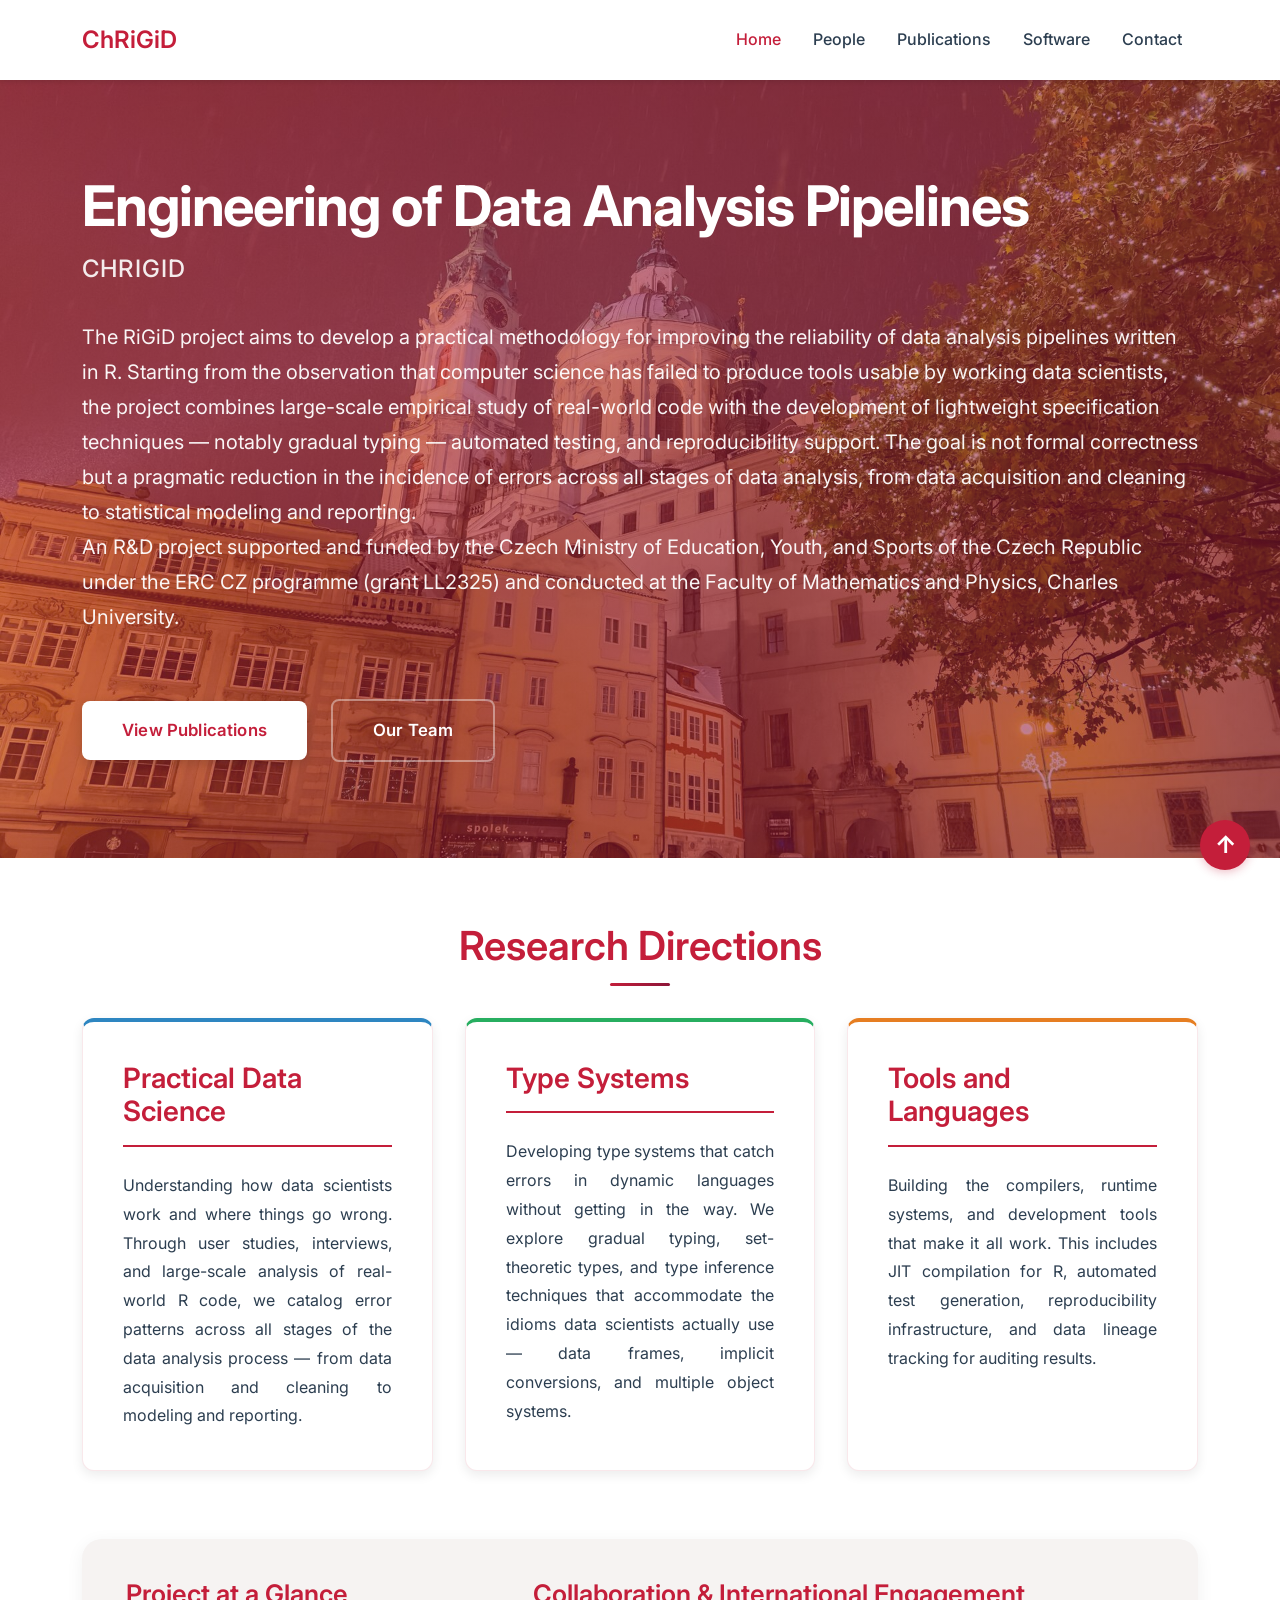
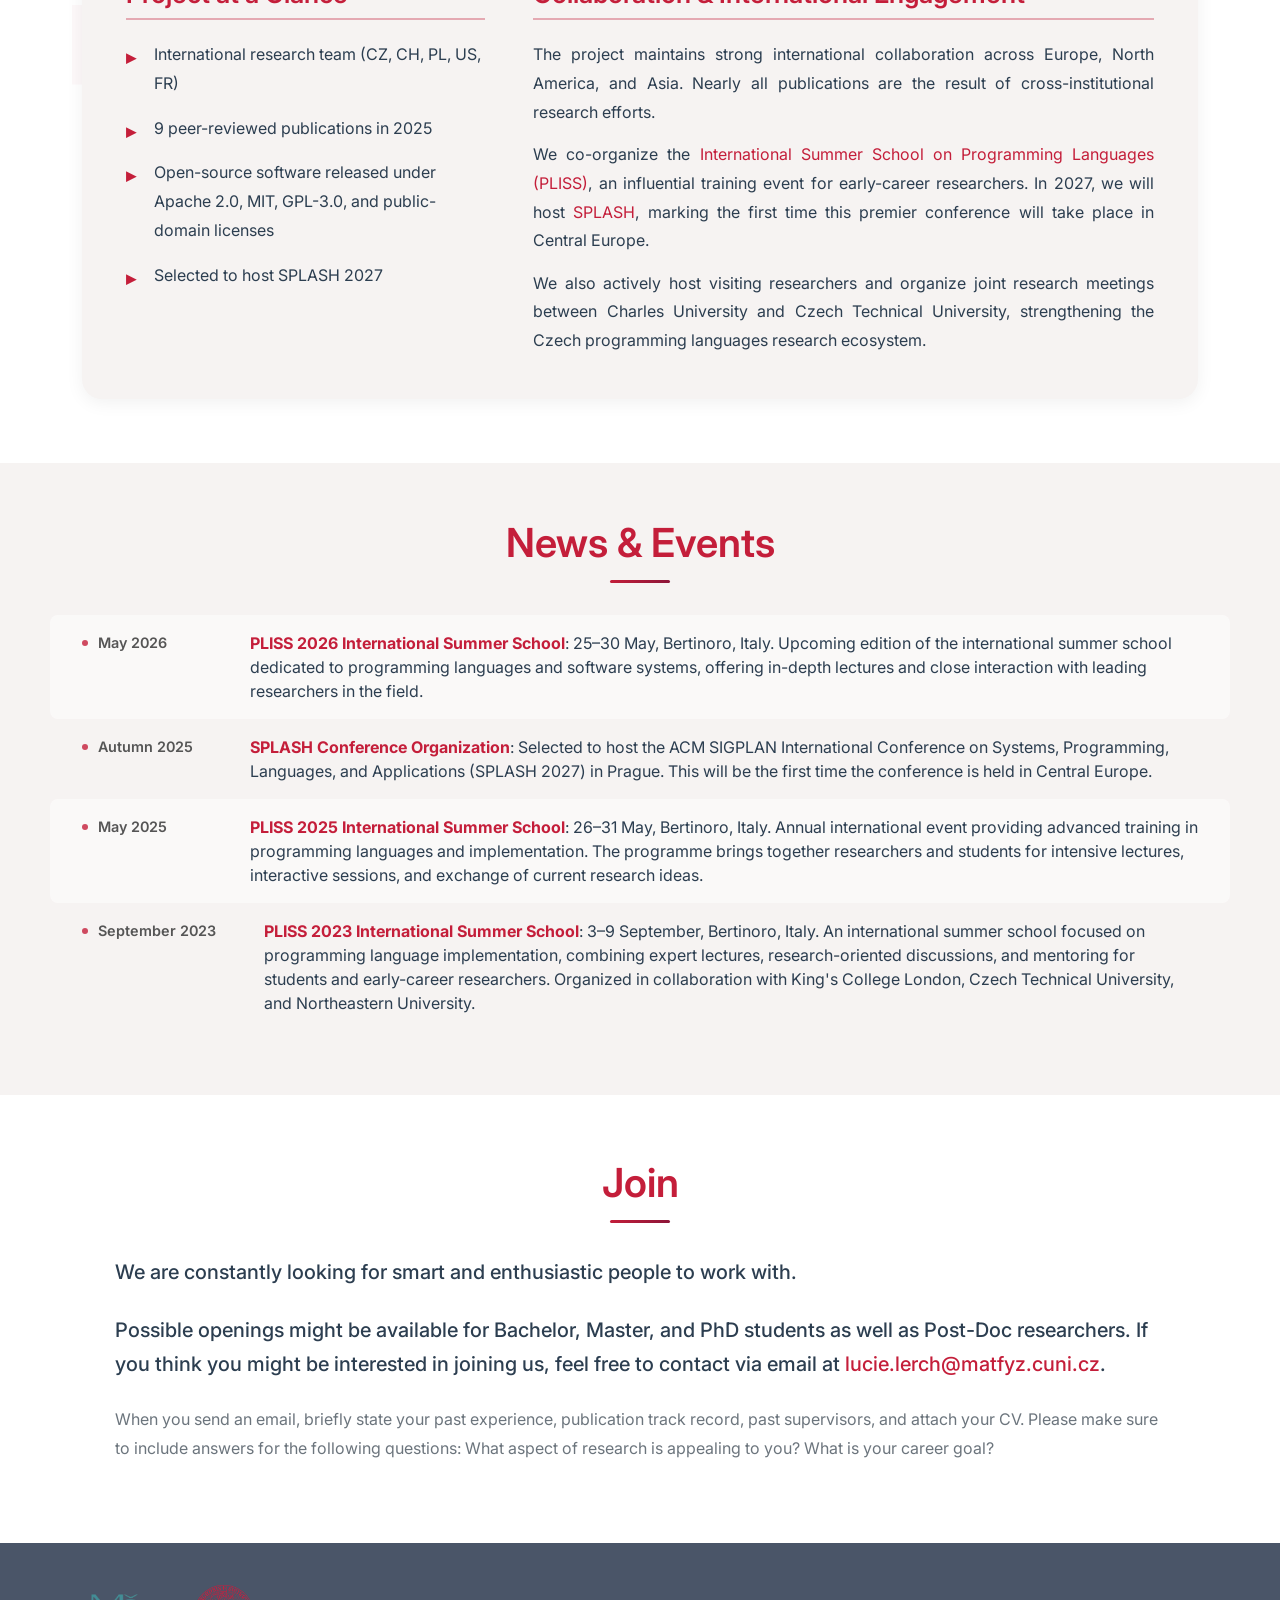
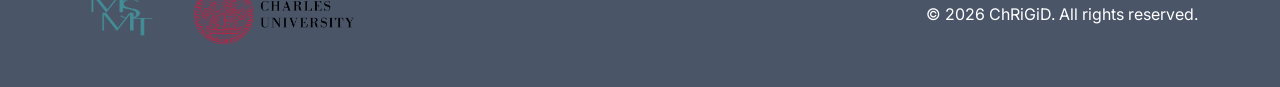
==== commit 1264cda7: "typo + update publi" ====
--- a/index.html
+++ b/index.html
@@ -144,11 +144,12 @@
         <div class="container">
             <h2 class="section-header">Join</h2>
             <div class="join-description">
-                <p class="lead-text">We are constantly looking for smart and enthusiastic people to work with. You can find more details regarding interesting project ideas <a href="">here</a>.</p>
+                <p class="lead-text">We are constantly looking for smart and enthusiastic people to work with.
+                    <!--You can find more details regarding interesting project ideas <a href="">here</a>.--></p>
     
                 <p class="lead-text">Possible openings might be available for Bachelor, Master, and PhD students as well as Post-Doc researchers. If you think you might be interested in joining us, feel free to contact via email at <a href="mailto:lucie.lerch@matfyz.cuni.cz">lucie.lerch@matfyz.cuni.cz</a>.</p>
                     
-                <p>When you send an email state briefly your past experience, publication track record, past supervisors, as well as attach a your CV.
+                <p>When you send an email, briefly state your past experience, publication track record, past supervisors, and attach your CV.
 
                 Please make sure to include answers for the following questions:
                         
